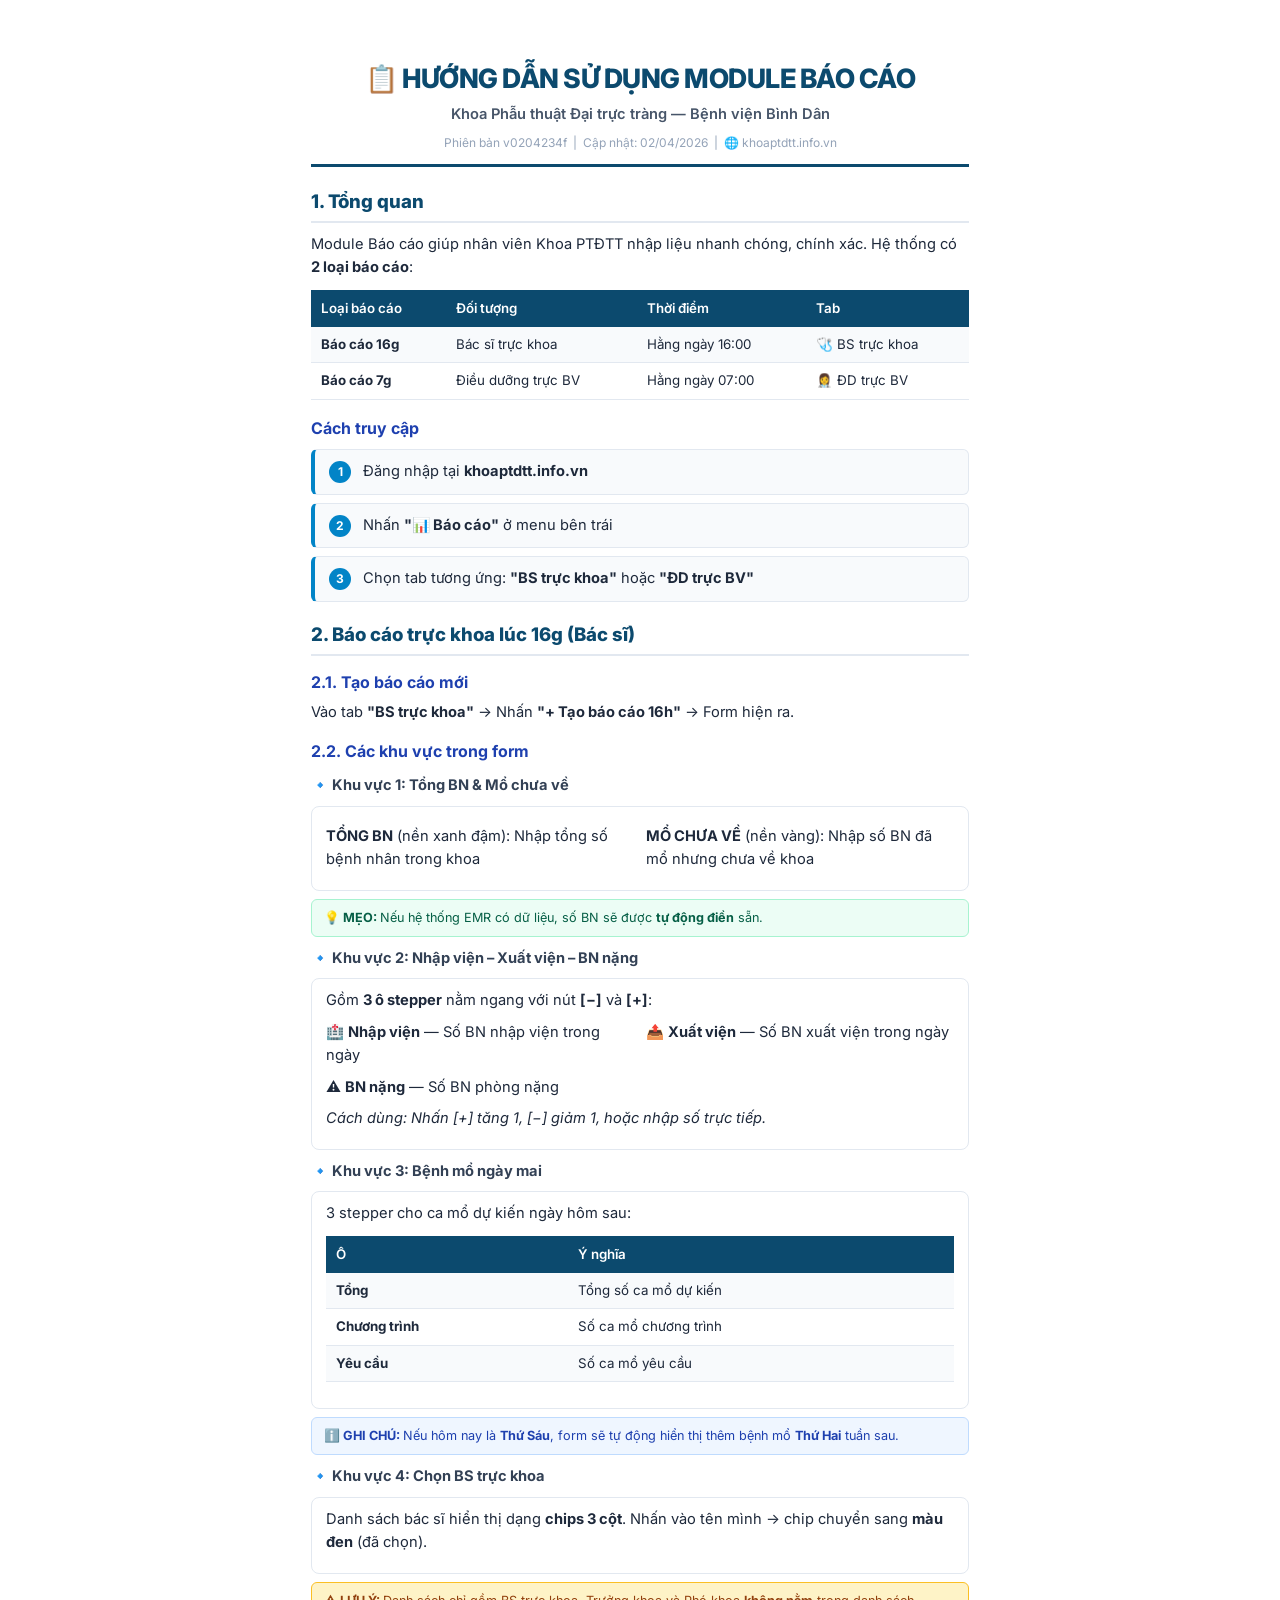
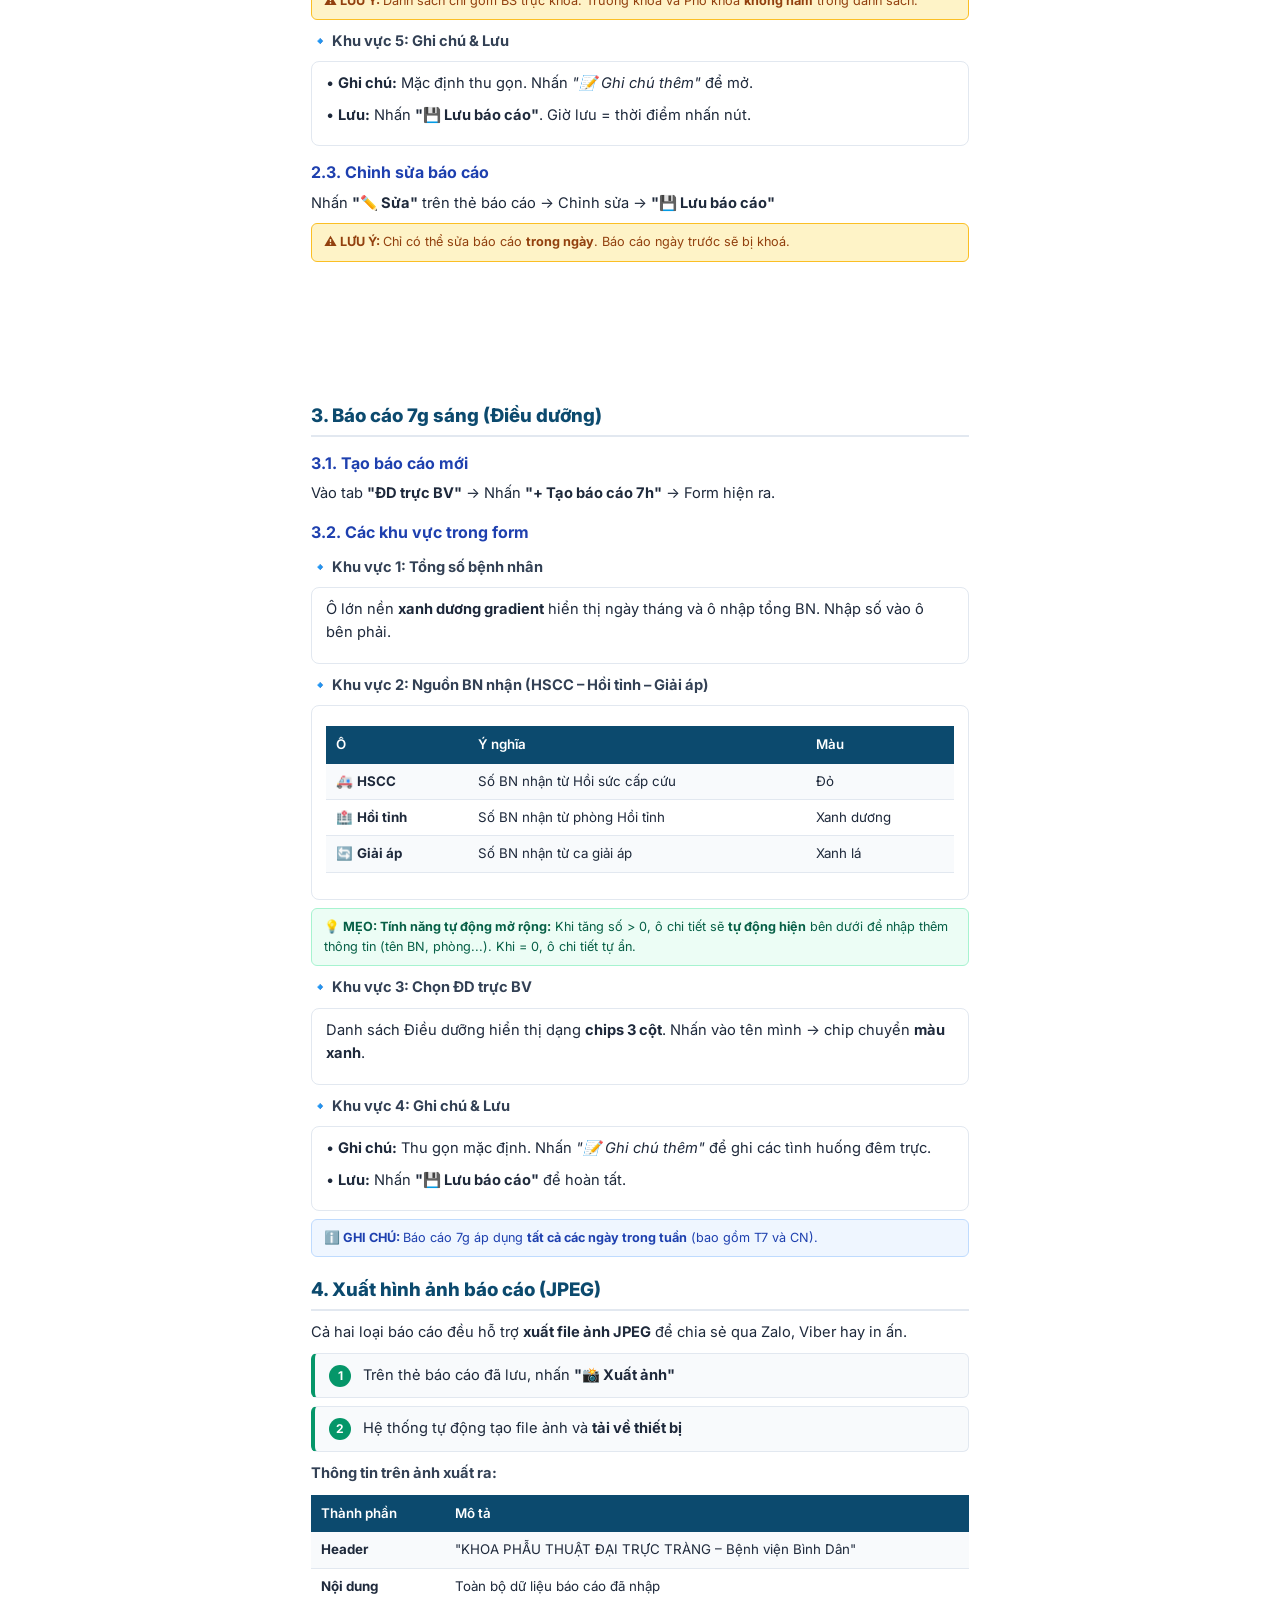
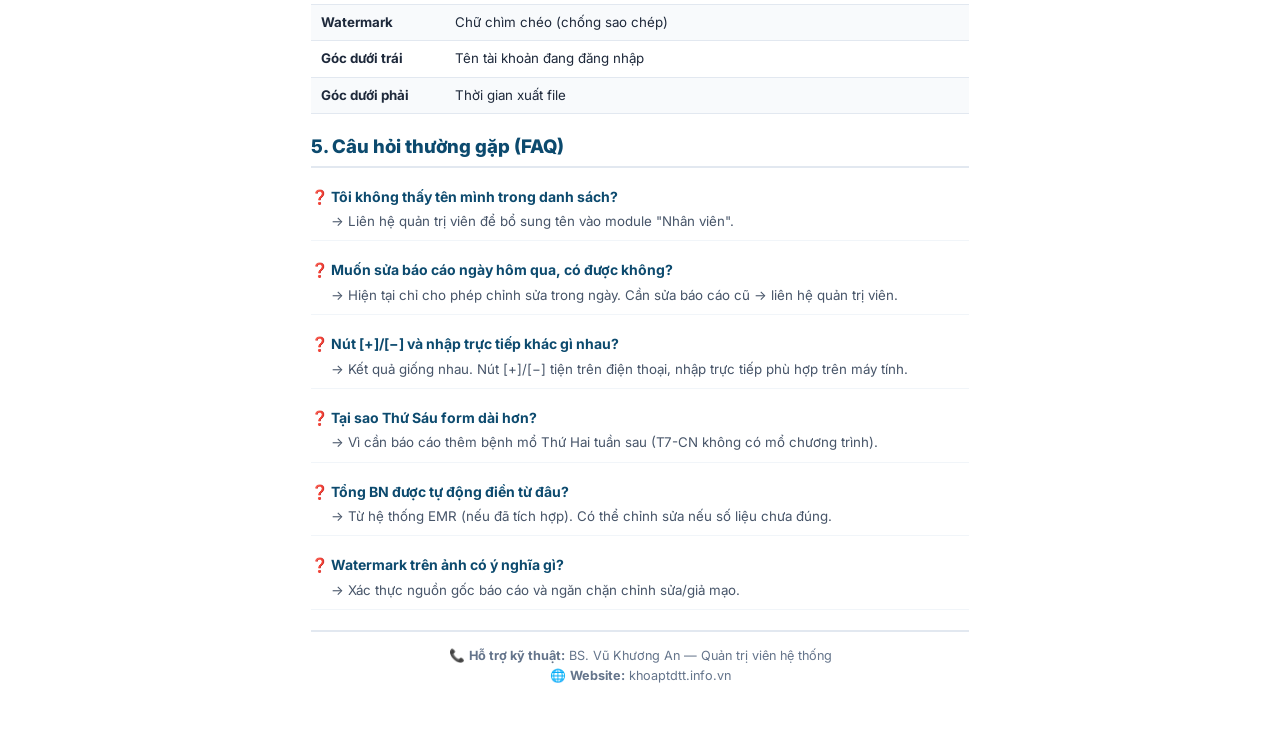
==== huong_dan_bao_cao.html @ 2ffe32ae "fix: mobile responsive - 2col chips, sticky modal footer, nav scroll indicator" ====
<!DOCTYPE html>
<html lang="vi">
<head>
<meta charset="UTF-8">
<title>Hướng dẫn sử dụng Module Báo cáo — Khoa PTĐTT</title>
<style>
  @import url('https://fonts.googleapis.com/css2?family=Inter:wght@400;600;700;800&display=swap');
  
  * { margin: 0; padding: 0; box-sizing: border-box; }
  
  body {
    font-family: 'Inter', sans-serif;
    color: #1e293b;
    background: #fff;
    font-size: 11pt;
    line-height: 1.6;
    padding: 0;
  }
  
  .page {
    max-width: 210mm;
    margin: 0 auto;
    padding: 15mm 18mm;
    page-break-after: always;
  }
  .page:last-child { page-break-after: auto; }
  
  .header {
    text-align: center;
    padding-bottom: 12px;
    border-bottom: 3px solid #0c4a6e;
    margin-bottom: 20px;
  }
  .header h1 {
    font-size: 20pt;
    font-weight: 800;
    color: #0c4a6e;
    margin-bottom: 4px;
    letter-spacing: -0.5px;
  }
  .header .sub {
    font-size: 11pt;
    color: #475569;
    font-weight: 600;
  }
  .header .meta {
    font-size: 9pt;
    color: #94a3b8;
    margin-top: 6px;
  }
  
  h2 {
    font-size: 14pt;
    font-weight: 800;
    color: #0c4a6e;
    margin: 18px 0 10px;
    padding-bottom: 4px;
    border-bottom: 2px solid #e2e8f0;
  }
  
  h3 {
    font-size: 12pt;
    font-weight: 700;
    color: #1e40af;
    margin: 14px 0 6px;
  }
  
  h4 {
    font-size: 11pt;
    font-weight: 700;
    color: #334155;
    margin: 10px 0 4px;
  }
  
  p { margin-bottom: 8px; }
  
  .overview-table {
    width: 100%;
    border-collapse: collapse;
    margin: 10px 0 16px;
    font-size: 10pt;
  }
  .overview-table th {
    background: #0c4a6e;
    color: #fff;
    padding: 8px 10px;
    text-align: left;
    font-weight: 600;
  }
  .overview-table td {
    padding: 7px 10px;
    border-bottom: 1px solid #e2e8f0;
  }
  .overview-table tr:nth-child(even) td {
    background: #f8fafc;
  }
  
  .step-box {
    background: #f8fafc;
    border: 1px solid #e2e8f0;
    border-left: 4px solid #0284c7;
    border-radius: 6px;
    padding: 10px 14px;
    margin: 8px 0;
  }
  .step-box.green { border-left-color: #059669; }
  .step-box.amber { border-left-color: #d97706; }
  .step-box.red { border-left-color: #dc2626; }
  .step-box.purple { border-left-color: #7c3aed; }
  
  .step-num {
    display: inline-block;
    background: #0284c7;
    color: #fff;
    width: 22px;
    height: 22px;
    border-radius: 50%;
    text-align: center;
    font-size: 9pt;
    font-weight: 700;
    line-height: 22px;
    margin-right: 8px;
  }
  .step-box.green .step-num { background: #059669; }
  
  .zone {
    background: #fff;
    border: 1px solid #e2e8f0;
    border-radius: 8px;
    padding: 10px 14px;
    margin: 8px 0;
  }
  .zone-title {
    font-weight: 700;
    font-size: 10.5pt;
    color: #0369a1;
    margin-bottom: 4px;
  }
  .zone-title.teal { color: #0d9488; }
  
  .tip {
    background: #ecfdf5;
    border: 1px solid #a7f3d0;
    border-radius: 6px;
    padding: 8px 12px;
    font-size: 9.5pt;
    color: #065f46;
    margin: 8px 0;
  }
  .tip::before { content: "💡 MẸO: "; font-weight: 700; }
  
  .warning {
    background: #fef3c7;
    border: 1px solid #fbbf24;
    border-radius: 6px;
    padding: 8px 12px;
    font-size: 9.5pt;
    color: #92400e;
    margin: 8px 0;
  }
  .warning::before { content: "⚠️ LƯU Ý: "; font-weight: 700; }
  
  .note {
    background: #eff6ff;
    border: 1px solid #bfdbfe;
    border-radius: 6px;
    padding: 8px 12px;
    font-size: 9.5pt;
    color: #1e40af;
    margin: 8px 0;
  }
  .note::before { content: "ℹ️ GHI CHÚ: "; font-weight: 700; }
  
  .two-col {
    display: grid;
    grid-template-columns: 1fr 1fr;
    gap: 12px;
    margin: 8px 0;
  }
  
  .faq-item {
    margin: 10px 0;
    padding: 8px 0;
    border-bottom: 1px solid #f1f5f9;
  }
  .faq-q {
    font-weight: 700;
    color: #0c4a6e;
    font-size: 10.5pt;
    margin-bottom: 3px;
  }
  .faq-a {
    color: #475569;
    font-size: 10pt;
    padding-left: 20px;
  }
  
  .footer {
    text-align: center;
    padding-top: 14px;
    border-top: 2px solid #e2e8f0;
    margin-top: 20px;
    font-size: 9.5pt;
    color: #64748b;
  }
  
  @media print {
    body { padding: 0; }
    .page { padding: 10mm 15mm; }
  }
</style>
</head>
<body>

<!-- PAGE 1 -->
<div class="page">
  <div class="header">
    <h1>📋 HƯỚNG DẪN SỬ DỤNG MODULE BÁO CÁO</h1>
    <div class="sub">Khoa Phẫu thuật Đại trực tràng — Bệnh viện Bình Dân</div>
    <div class="meta">Phiên bản v0204234f &nbsp;|&nbsp; Cập nhật: 02/04/2026 &nbsp;|&nbsp; 🌐 khoaptdtt.info.vn</div>
  </div>

  <h2>1. Tổng quan</h2>
  <p>Module Báo cáo giúp nhân viên Khoa PTĐTT nhập liệu nhanh chóng, chính xác. Hệ thống có <strong>2 loại báo cáo</strong>:</p>
  
  <table class="overview-table">
    <tr><th>Loại báo cáo</th><th>Đối tượng</th><th>Thời điểm</th><th>Tab</th></tr>
    <tr><td><strong>Báo cáo 16g</strong></td><td>Bác sĩ trực khoa</td><td>Hằng ngày 16:00</td><td>🩺 BS trực khoa</td></tr>
    <tr><td><strong>Báo cáo 7g</strong></td><td>Điều dưỡng trực BV</td><td>Hằng ngày 07:00</td><td>👩‍⚕️ ĐD trực BV</td></tr>
  </table>
  
  <h3>Cách truy cập</h3>
  <div class="step-box">
    <span class="step-num">1</span> Đăng nhập tại <strong>khoaptdtt.info.vn</strong>
  </div>
  <div class="step-box">
    <span class="step-num">2</span> Nhấn <strong>"📊 Báo cáo"</strong> ở menu bên trái
  </div>
  <div class="step-box">
    <span class="step-num">3</span> Chọn tab tương ứng: <strong>"BS trực khoa"</strong> hoặc <strong>"ĐD trực BV"</strong>
  </div>

  <h2>2. Báo cáo trực khoa lúc 16g (Bác sĩ)</h2>
  
  <h3>2.1. Tạo báo cáo mới</h3>
  <p>Vào tab <strong>"BS trực khoa"</strong> → Nhấn <strong>"+ Tạo báo cáo 16h"</strong> → Form hiện ra.</p>

  <h3>2.2. Các khu vực trong form</h3>
  
  <h4>🔹 Khu vực 1: Tổng BN & Mổ chưa về</h4>
  <div class="zone">
    <div class="two-col">
      <div><strong>TỔNG BN</strong> (nền xanh đậm): Nhập tổng số bệnh nhân trong khoa</div>
      <div><strong>MỔ CHƯA VỀ</strong> (nền vàng): Nhập số BN đã mổ nhưng chưa về khoa</div>
    </div>
  </div>
  <div class="tip">Nếu hệ thống EMR có dữ liệu, số BN sẽ được <strong>tự động điền</strong> sẵn.</div>

  <h4>🔹 Khu vực 2: Nhập viện – Xuất viện – BN nặng</h4>
  <div class="zone">
    <p>Gồm <strong>3 ô stepper</strong> nằm ngang với nút <strong>[−]</strong> và <strong>[+]</strong>:</p>
    <div class="two-col">
      <div>🏥 <strong>Nhập viện</strong> — Số BN nhập viện trong ngày</div>
      <div>📤 <strong>Xuất viện</strong> — Số BN xuất viện trong ngày</div>
    </div>
    <p>⚠️ <strong>BN nặng</strong> — Số BN phòng nặng</p>
    <p><em>Cách dùng: Nhấn [+] tăng 1, [−] giảm 1, hoặc nhập số trực tiếp.</em></p>
  </div>

  <h4>🔹 Khu vực 3: Bệnh mổ ngày mai</h4>
  <div class="zone">
    <p>3 stepper cho ca mổ dự kiến ngày hôm sau:</p>
    <table class="overview-table">
      <tr><th>Ô</th><th>Ý nghĩa</th></tr>
      <tr><td><strong>Tổng</strong></td><td>Tổng số ca mổ dự kiến</td></tr>
      <tr><td><strong>Chương trình</strong></td><td>Số ca mổ chương trình</td></tr>
      <tr><td><strong>Yêu cầu</strong></td><td>Số ca mổ yêu cầu</td></tr>
    </table>
  </div>
  <div class="note">Nếu hôm nay là <strong>Thứ Sáu</strong>, form sẽ tự động hiển thị thêm bệnh mổ <strong>Thứ Hai</strong> tuần sau.</div>

  <h4>🔹 Khu vực 4: Chọn BS trực khoa</h4>
  <div class="zone">
    <p>Danh sách bác sĩ hiển thị dạng <strong>chips 3 cột</strong>. Nhấn vào tên mình → chip chuyển sang <strong>màu đen</strong> (đã chọn).</p>
  </div>
  <div class="warning">Danh sách chỉ gồm BS trực khoa. Trưởng khoa và Phó khoa <strong>không nằm</strong> trong danh sách.</div>

  <h4>🔹 Khu vực 5: Ghi chú & Lưu</h4>
  <div class="zone">
    <p>• <strong>Ghi chú:</strong> Mặc định thu gọn. Nhấn <em>"📝 Ghi chú thêm"</em> để mở.</p>
    <p>• <strong>Lưu:</strong> Nhấn <strong>"💾 Lưu báo cáo"</strong>. Giờ lưu = thời điểm nhấn nút.</p>
  </div>

  <h3>2.3. Chỉnh sửa báo cáo</h3>
  <p>Nhấn <strong>"✏️ Sửa"</strong> trên thẻ báo cáo → Chỉnh sửa → <strong>"💾 Lưu báo cáo"</strong></p>
  <div class="warning">Chỉ có thể sửa báo cáo <strong>trong ngày</strong>. Báo cáo ngày trước sẽ bị khoá.</div>
</div>

<!-- PAGE 2 -->
<div class="page">
  <h2>3. Báo cáo 7g sáng (Điều dưỡng)</h2>
  
  <h3>3.1. Tạo báo cáo mới</h3>
  <p>Vào tab <strong>"ĐD trực BV"</strong> → Nhấn <strong>"+ Tạo báo cáo 7h"</strong> → Form hiện ra.</p>

  <h3>3.2. Các khu vực trong form</h3>
  
  <h4>🔹 Khu vực 1: Tổng số bệnh nhân</h4>
  <div class="zone">
    <p>Ô lớn nền <strong>xanh dương gradient</strong> hiển thị ngày tháng và ô nhập tổng BN. Nhập số vào ô bên phải.</p>
  </div>

  <h4>🔹 Khu vực 2: Nguồn BN nhận (HSCC – Hồi tỉnh – Giải áp)</h4>
  <div class="zone">
    <table class="overview-table">
      <tr><th>Ô</th><th>Ý nghĩa</th><th>Màu</th></tr>
      <tr><td>🚑 <strong>HSCC</strong></td><td>Số BN nhận từ Hồi sức cấp cứu</td><td>Đỏ</td></tr>
      <tr><td>🏥 <strong>Hồi tỉnh</strong></td><td>Số BN nhận từ phòng Hồi tỉnh</td><td>Xanh dương</td></tr>
      <tr><td>🔄 <strong>Giải áp</strong></td><td>Số BN nhận từ ca giải áp</td><td>Xanh lá</td></tr>
    </table>
  </div>
  
  <div class="tip"><strong>Tính năng tự động mở rộng:</strong> Khi tăng số > 0, ô chi tiết sẽ <strong>tự động hiện</strong> bên dưới để nhập thêm thông tin (tên BN, phòng...). Khi = 0, ô chi tiết tự ẩn.</div>

  <h4>🔹 Khu vực 3: Chọn ĐD trực BV</h4>
  <div class="zone">
    <p>Danh sách Điều dưỡng hiển thị dạng <strong>chips 3 cột</strong>. Nhấn vào tên mình → chip chuyển <strong>màu xanh</strong>.</p>
  </div>

  <h4>🔹 Khu vực 4: Ghi chú & Lưu</h4>
  <div class="zone">
    <p>• <strong>Ghi chú:</strong> Thu gọn mặc định. Nhấn <em>"📝 Ghi chú thêm"</em> để ghi các tình huống đêm trực.</p>
    <p>• <strong>Lưu:</strong> Nhấn <strong>"💾 Lưu báo cáo"</strong> để hoàn tất.</p>
  </div>

  <div class="note">Báo cáo 7g áp dụng <strong>tất cả các ngày trong tuần</strong> (bao gồm T7 và CN).</div>

  <h2>4. Xuất hình ảnh báo cáo (JPEG)</h2>
  <p>Cả hai loại báo cáo đều hỗ trợ <strong>xuất file ảnh JPEG</strong> để chia sẻ qua Zalo, Viber hay in ấn.</p>
  
  <div class="step-box green">
    <span class="step-num" style="background:#059669">1</span> Trên thẻ báo cáo đã lưu, nhấn <strong>"📸 Xuất ảnh"</strong>
  </div>
  <div class="step-box green">
    <span class="step-num" style="background:#059669">2</span> Hệ thống tự động tạo file ảnh và <strong>tải về thiết bị</strong>
  </div>

  <h4>Thông tin trên ảnh xuất ra:</h4>
  <table class="overview-table">
    <tr><th>Thành phần</th><th>Mô tả</th></tr>
    <tr><td><strong>Header</strong></td><td>"KHOA PHẪU THUẬT ĐẠI TRỰC TRÀNG – Bệnh viện Bình Dân"</td></tr>
    <tr><td><strong>Nội dung</strong></td><td>Toàn bộ dữ liệu báo cáo đã nhập</td></tr>
    <tr><td><strong>Watermark</strong></td><td>Chữ chìm chéo (chống sao chép)</td></tr>
    <tr><td><strong>Góc dưới trái</strong></td><td>Tên tài khoản đang đăng nhập</td></tr>
    <tr><td><strong>Góc dưới phải</strong></td><td>Thời gian xuất file</td></tr>
  </table>

  <h2>5. Câu hỏi thường gặp (FAQ)</h2>
  
  <div class="faq-item">
    <div class="faq-q">❓ Tôi không thấy tên mình trong danh sách?</div>
    <div class="faq-a">→ Liên hệ quản trị viên để bổ sung tên vào module "Nhân viên".</div>
  </div>
  <div class="faq-item">
    <div class="faq-q">❓ Muốn sửa báo cáo ngày hôm qua, có được không?</div>
    <div class="faq-a">→ Hiện tại chỉ cho phép chỉnh sửa trong ngày. Cần sửa báo cáo cũ → liên hệ quản trị viên.</div>
  </div>
  <div class="faq-item">
    <div class="faq-q">❓ Nút [+]/[−] và nhập trực tiếp khác gì nhau?</div>
    <div class="faq-a">→ Kết quả giống nhau. Nút [+]/[−] tiện trên điện thoại, nhập trực tiếp phù hợp trên máy tính.</div>
  </div>
  <div class="faq-item">
    <div class="faq-q">❓ Tại sao Thứ Sáu form dài hơn?</div>
    <div class="faq-a">→ Vì cần báo cáo thêm bệnh mổ Thứ Hai tuần sau (T7-CN không có mổ chương trình).</div>
  </div>
  <div class="faq-item">
    <div class="faq-q">❓ Tổng BN được tự động điền từ đâu?</div>
    <div class="faq-a">→ Từ hệ thống EMR (nếu đã tích hợp). Có thể chỉnh sửa nếu số liệu chưa đúng.</div>
  </div>
  <div class="faq-item">
    <div class="faq-q">❓ Watermark trên ảnh có ý nghĩa gì?</div>
    <div class="faq-a">→ Xác thực nguồn gốc báo cáo và ngăn chặn chỉnh sửa/giả mạo.</div>
  </div>

  <div class="footer">
    📞 <strong>Hỗ trợ kỹ thuật:</strong> BS. Vũ Khương An — Quản trị viên hệ thống<br>
    🌐 <strong>Website:</strong> khoaptdtt.info.vn
  </div>
</div>

</body>
</html>
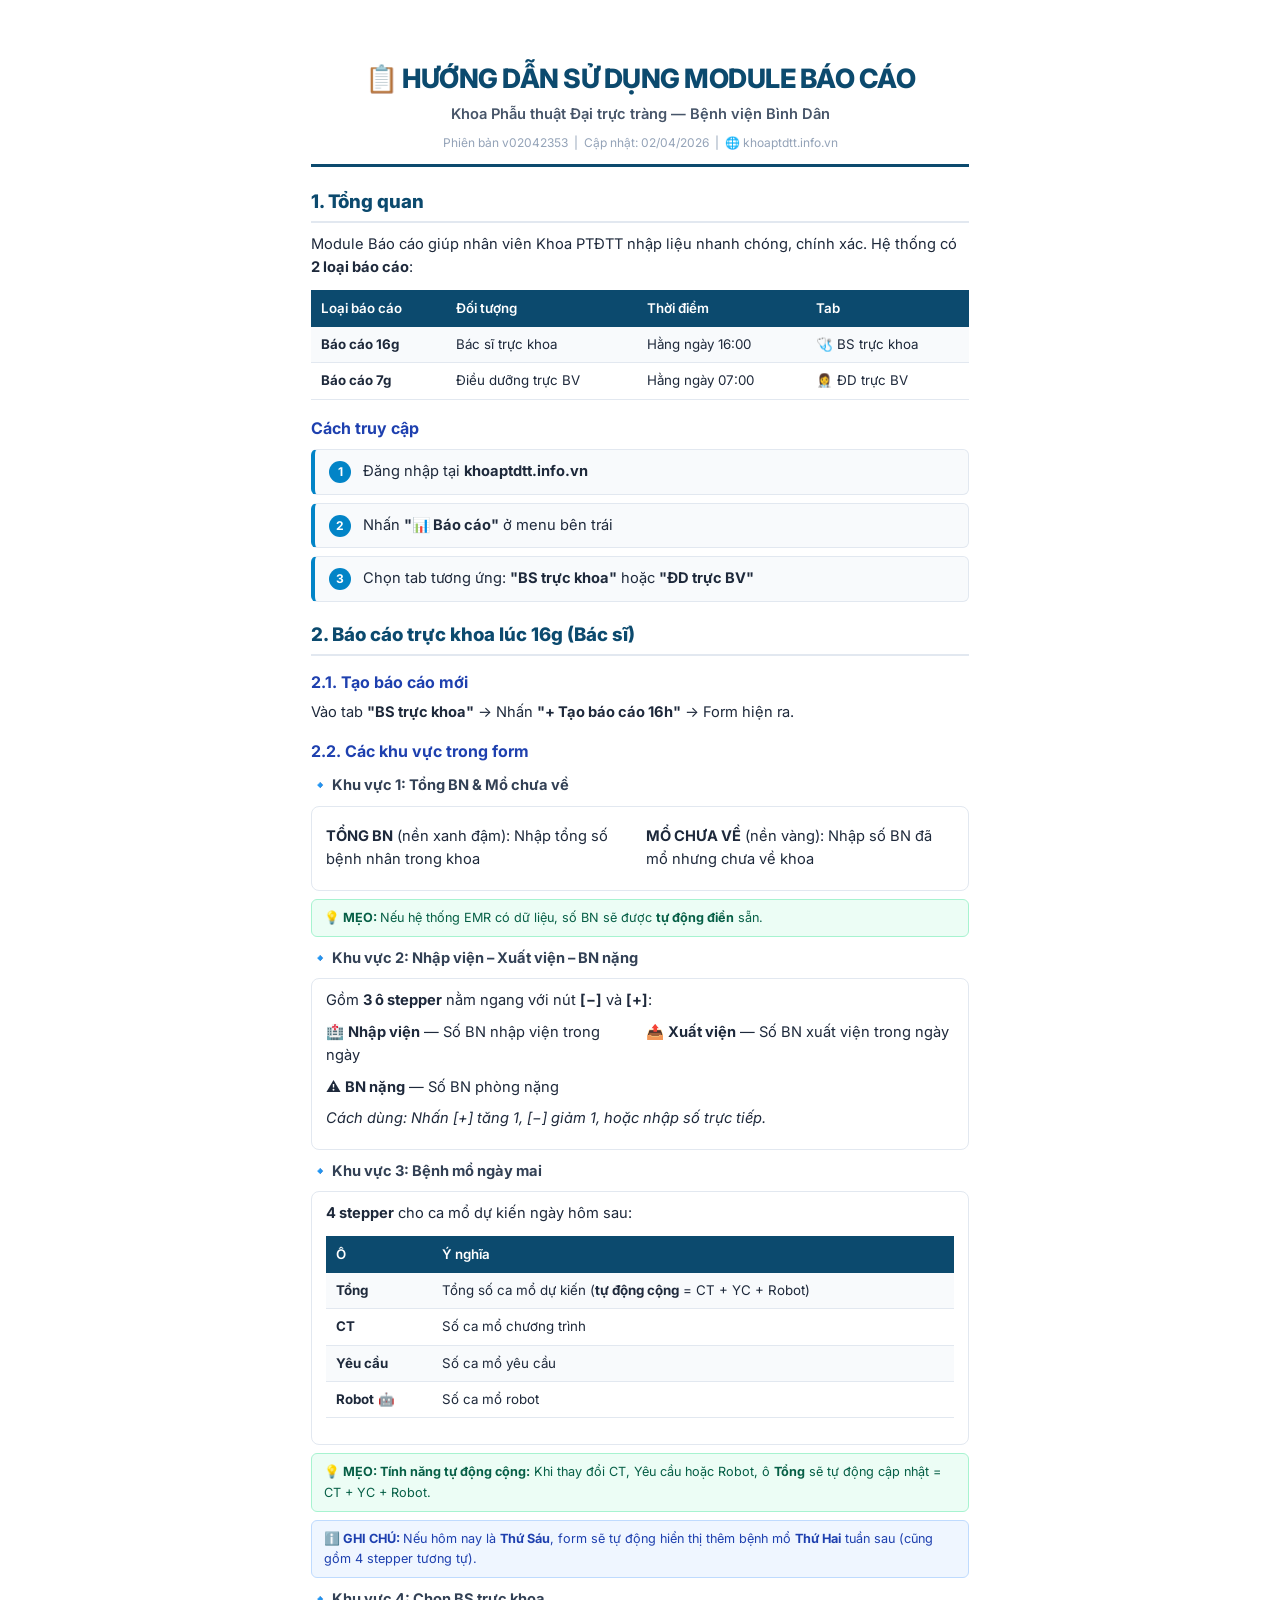
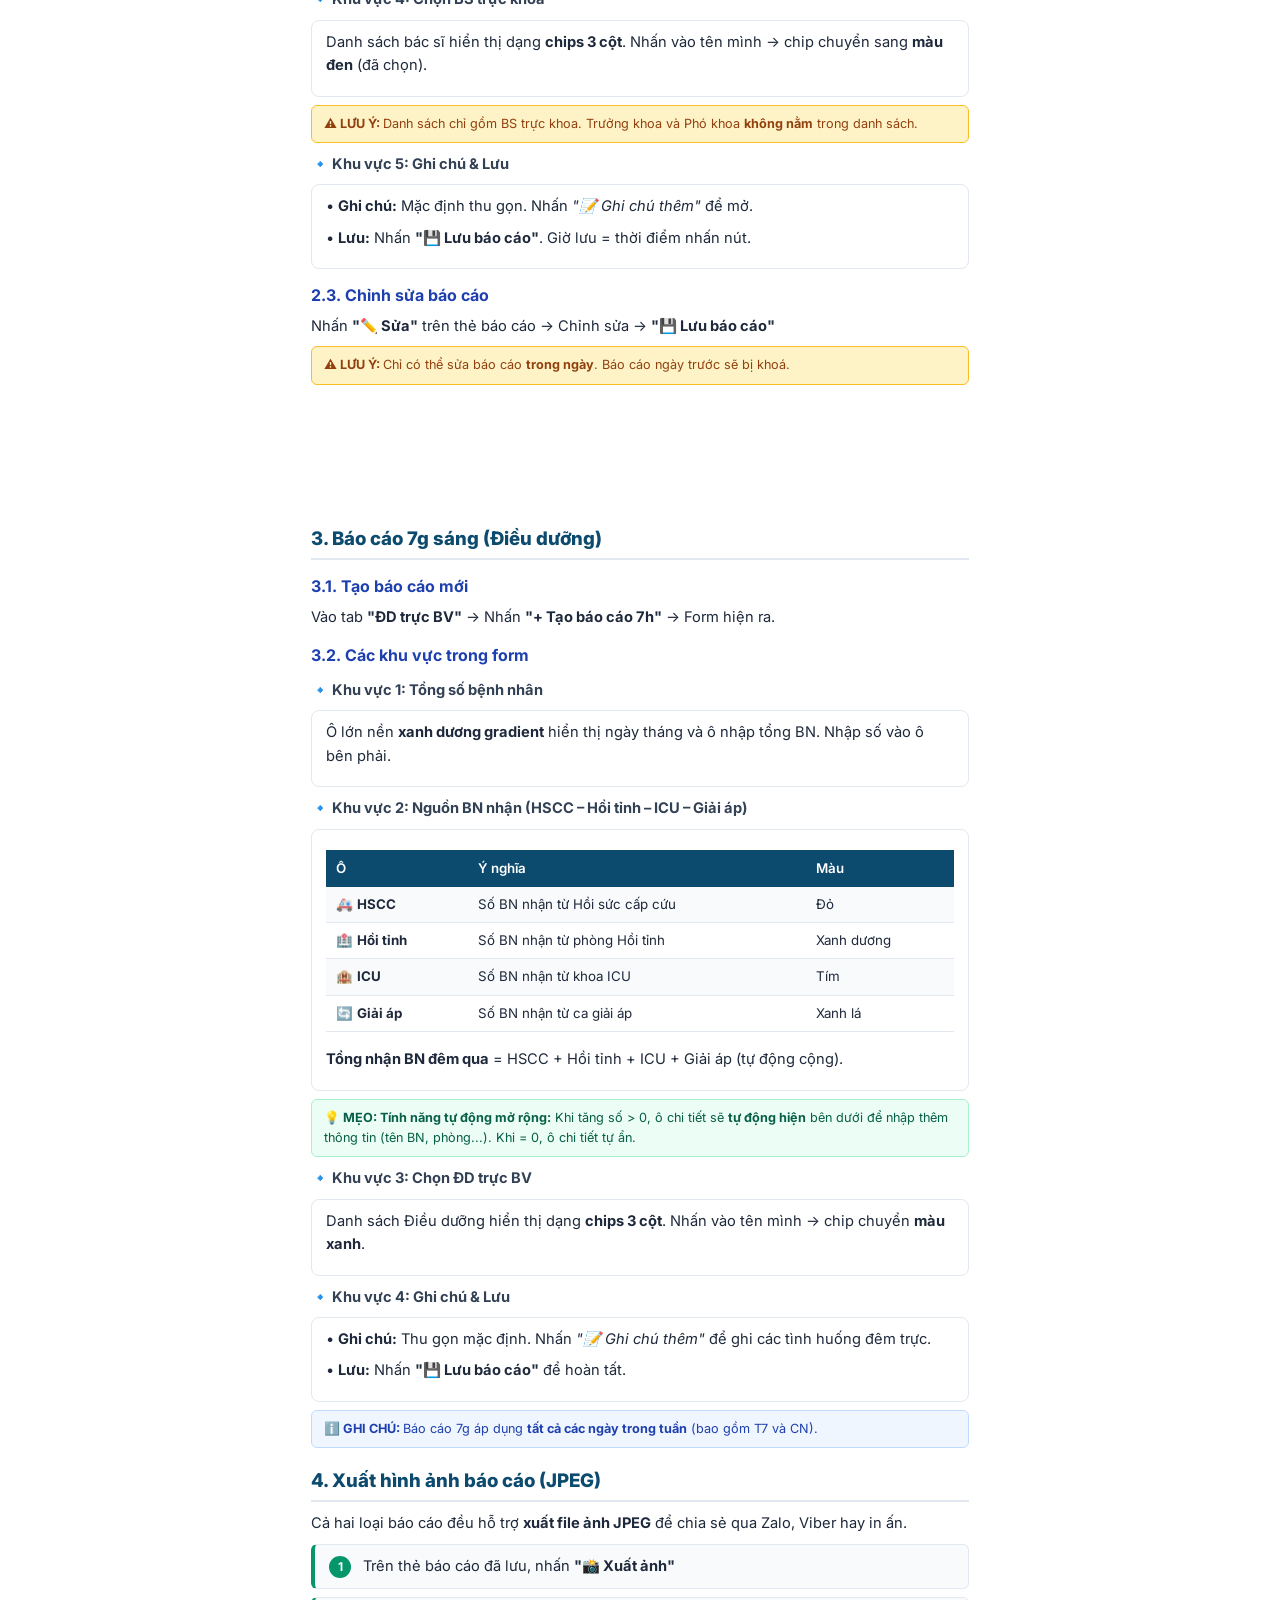
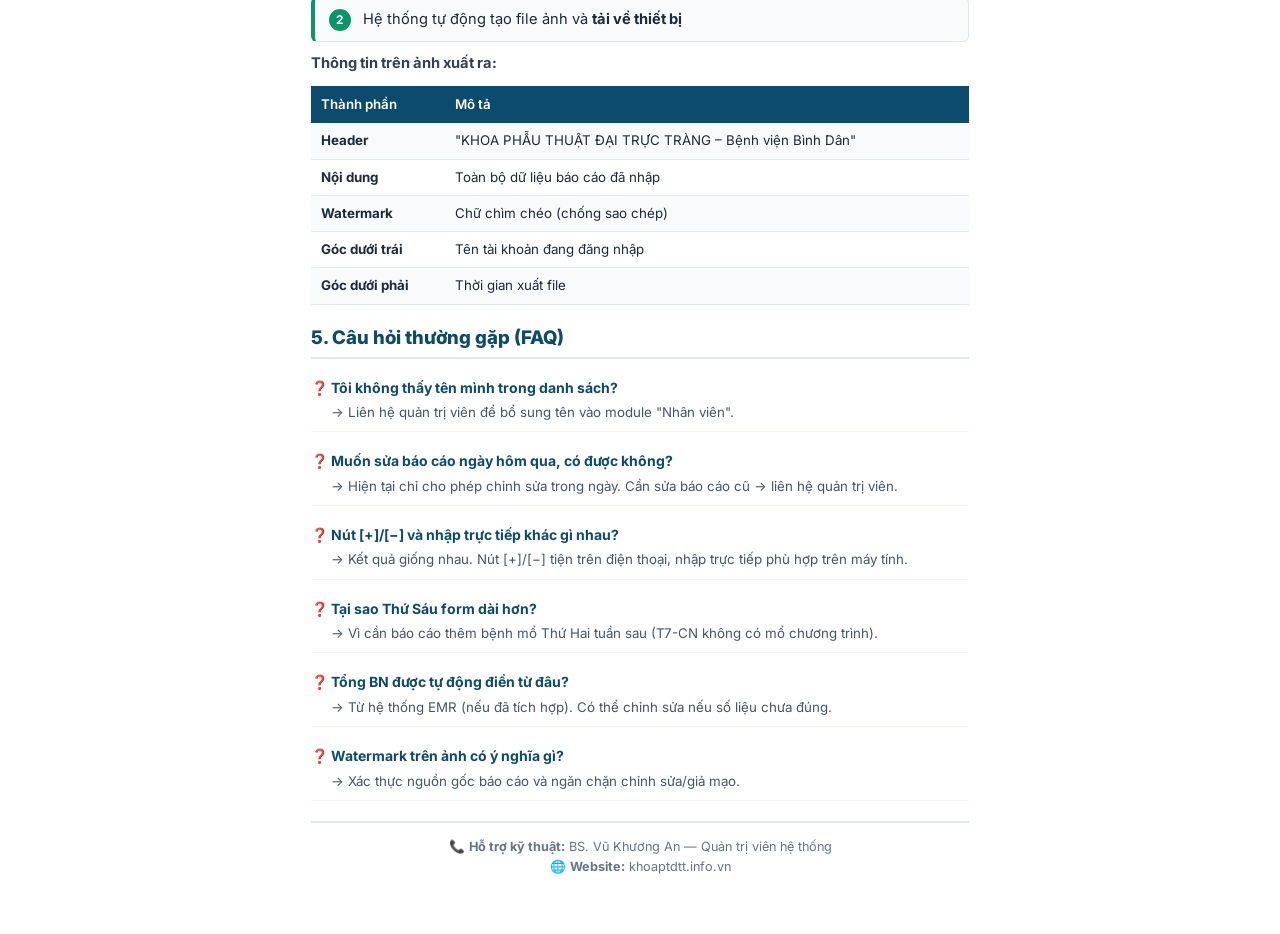
==== commit 7c1d93e3: "docs: update guides with Robot surgery + ICU source fields" ====
--- a/huong_dan_bao_cao.html
+++ b/huong_dan_bao_cao.html
@@ -217,7 +217,7 @@
   <div class="header">
     <h1>📋 HƯỚNG DẪN SỬ DỤNG MODULE BÁO CÁO</h1>
     <div class="sub">Khoa Phẫu thuật Đại trực tràng — Bệnh viện Bình Dân</div>
-    <div class="meta">Phiên bản v0204234f &nbsp;|&nbsp; Cập nhật: 02/04/2026 &nbsp;|&nbsp; 🌐 khoaptdtt.info.vn</div>
+    <div class="meta">Phiên bản v02042353 &nbsp;|&nbsp; Cập nhật: 02/04/2026 &nbsp;|&nbsp; 🌐 khoaptdtt.info.vn</div>
   </div>
 
   <h2>1. Tổng quan</h2>
@@ -269,15 +269,17 @@
 
   <h4>🔹 Khu vực 3: Bệnh mổ ngày mai</h4>
   <div class="zone">
-    <p>3 stepper cho ca mổ dự kiến ngày hôm sau:</p>
+    <p><strong>4 stepper</strong> cho ca mổ dự kiến ngày hôm sau:</p>
     <table class="overview-table">
       <tr><th>Ô</th><th>Ý nghĩa</th></tr>
-      <tr><td><strong>Tổng</strong></td><td>Tổng số ca mổ dự kiến</td></tr>
-      <tr><td><strong>Chương trình</strong></td><td>Số ca mổ chương trình</td></tr>
+      <tr><td><strong>Tổng</strong></td><td>Tổng số ca mổ dự kiến (<strong>tự động cộng</strong> = CT + YC + Robot)</td></tr>
+      <tr><td><strong>CT</strong></td><td>Số ca mổ chương trình</td></tr>
       <tr><td><strong>Yêu cầu</strong></td><td>Số ca mổ yêu cầu</td></tr>
+      <tr><td><strong>Robot</strong> 🤖</td><td>Số ca mổ robot</td></tr>
     </table>
   </div>
-  <div class="note">Nếu hôm nay là <strong>Thứ Sáu</strong>, form sẽ tự động hiển thị thêm bệnh mổ <strong>Thứ Hai</strong> tuần sau.</div>
+  <div class="tip"><strong>Tính năng tự động cộng:</strong> Khi thay đổi CT, Yêu cầu hoặc Robot, ô <strong>Tổng</strong> sẽ tự động cập nhật = CT + YC + Robot.</div>
+  <div class="note">Nếu hôm nay là <strong>Thứ Sáu</strong>, form sẽ tự động hiển thị thêm bệnh mổ <strong>Thứ Hai</strong> tuần sau (cũng gồm 4 stepper tương tự).</div>
 
   <h4>🔹 Khu vực 4: Chọn BS trực khoa</h4>
   <div class="zone">
@@ -310,14 +312,16 @@
     <p>Ô lớn nền <strong>xanh dương gradient</strong> hiển thị ngày tháng và ô nhập tổng BN. Nhập số vào ô bên phải.</p>
   </div>
 
-  <h4>🔹 Khu vực 2: Nguồn BN nhận (HSCC – Hồi tỉnh – Giải áp)</h4>
+  <h4>🔹 Khu vực 2: Nguồn BN nhận (HSCC – Hồi tỉnh – ICU – Giải áp)</h4>
   <div class="zone">
     <table class="overview-table">
       <tr><th>Ô</th><th>Ý nghĩa</th><th>Màu</th></tr>
       <tr><td>🚑 <strong>HSCC</strong></td><td>Số BN nhận từ Hồi sức cấp cứu</td><td>Đỏ</td></tr>
       <tr><td>🏥 <strong>Hồi tỉnh</strong></td><td>Số BN nhận từ phòng Hồi tỉnh</td><td>Xanh dương</td></tr>
+      <tr><td>🏨 <strong>ICU</strong></td><td>Số BN nhận từ khoa ICU</td><td>Tím</td></tr>
       <tr><td>🔄 <strong>Giải áp</strong></td><td>Số BN nhận từ ca giải áp</td><td>Xanh lá</td></tr>
     </table>
+    <p style="margin-top:6px"><strong>Tổng nhận BN đêm qua</strong> = HSCC + Hồi tỉnh + ICU + Giải áp (tự động cộng).</p>
   </div>
   
   <div class="tip"><strong>Tính năng tự động mở rộng:</strong> Khi tăng số > 0, ô chi tiết sẽ <strong>tự động hiện</strong> bên dưới để nhập thêm thông tin (tên BN, phòng...). Khi = 0, ô chi tiết tự ẩn.</div>
